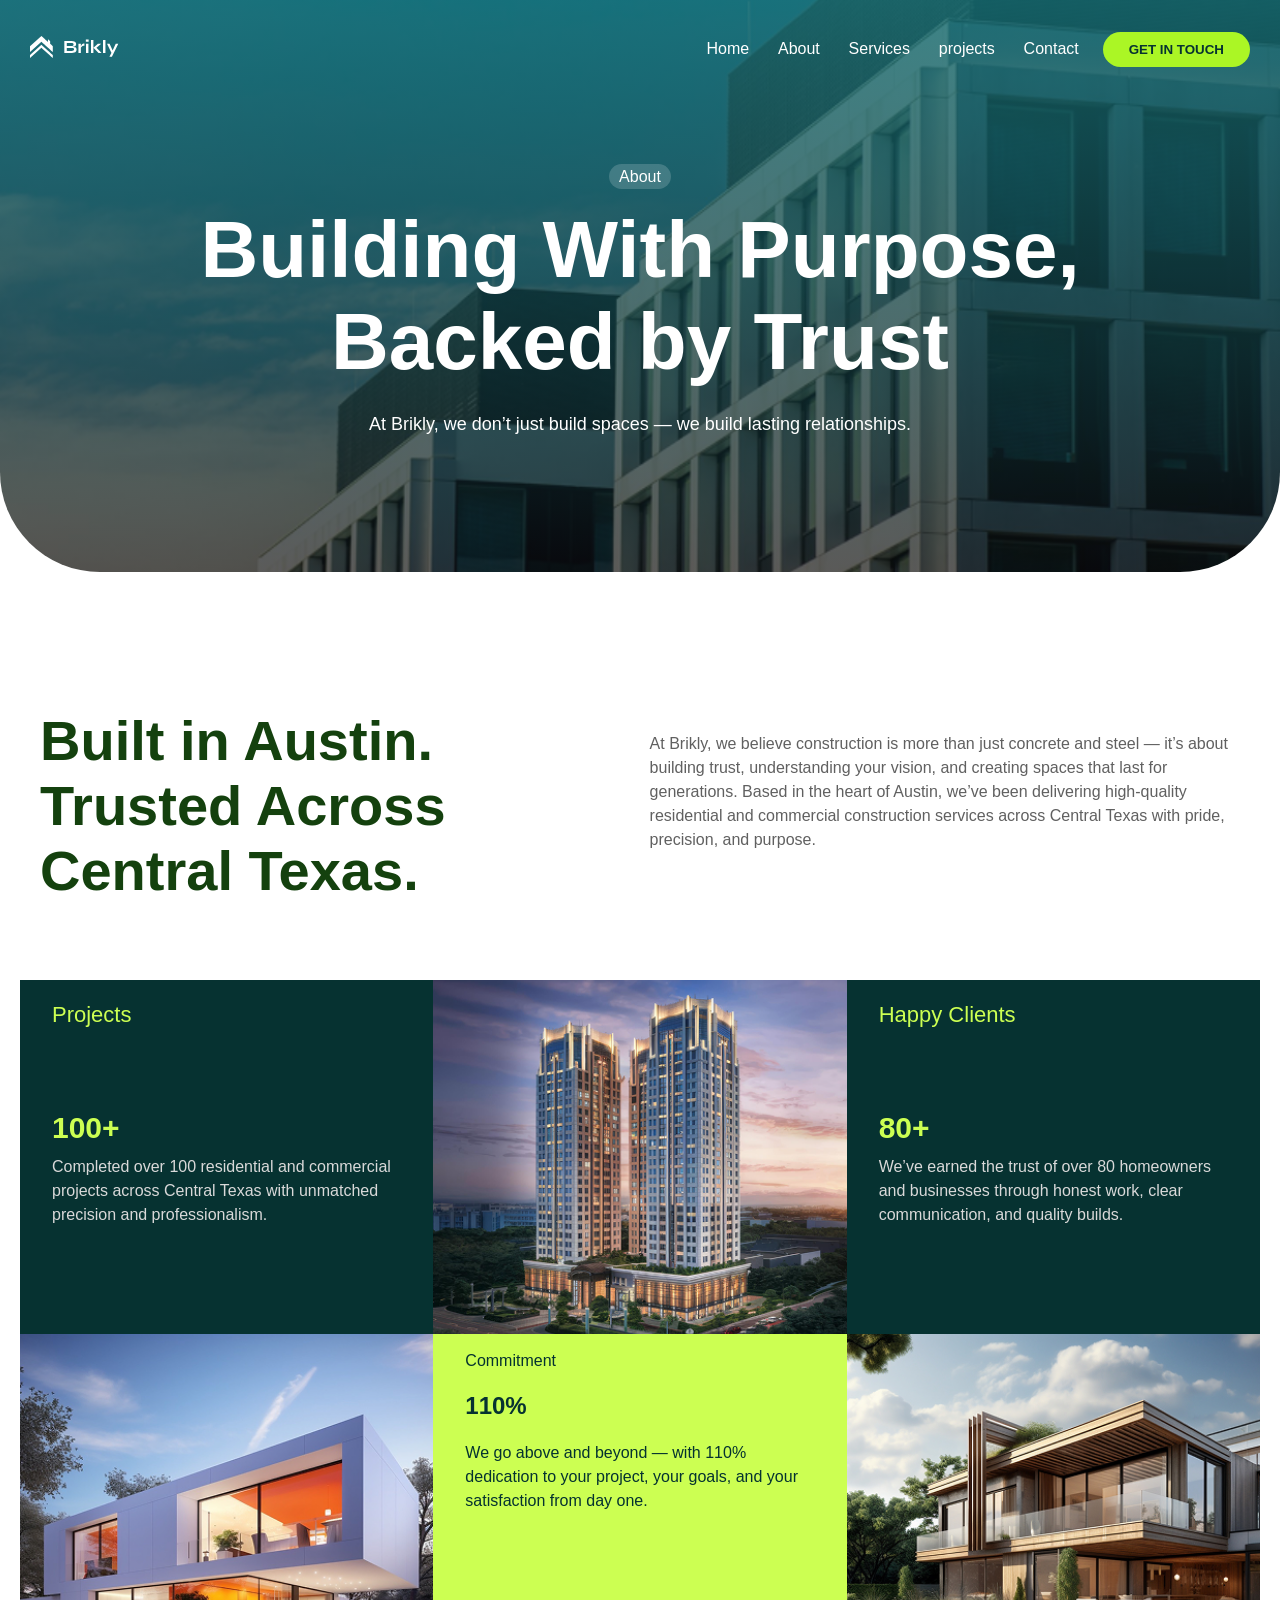
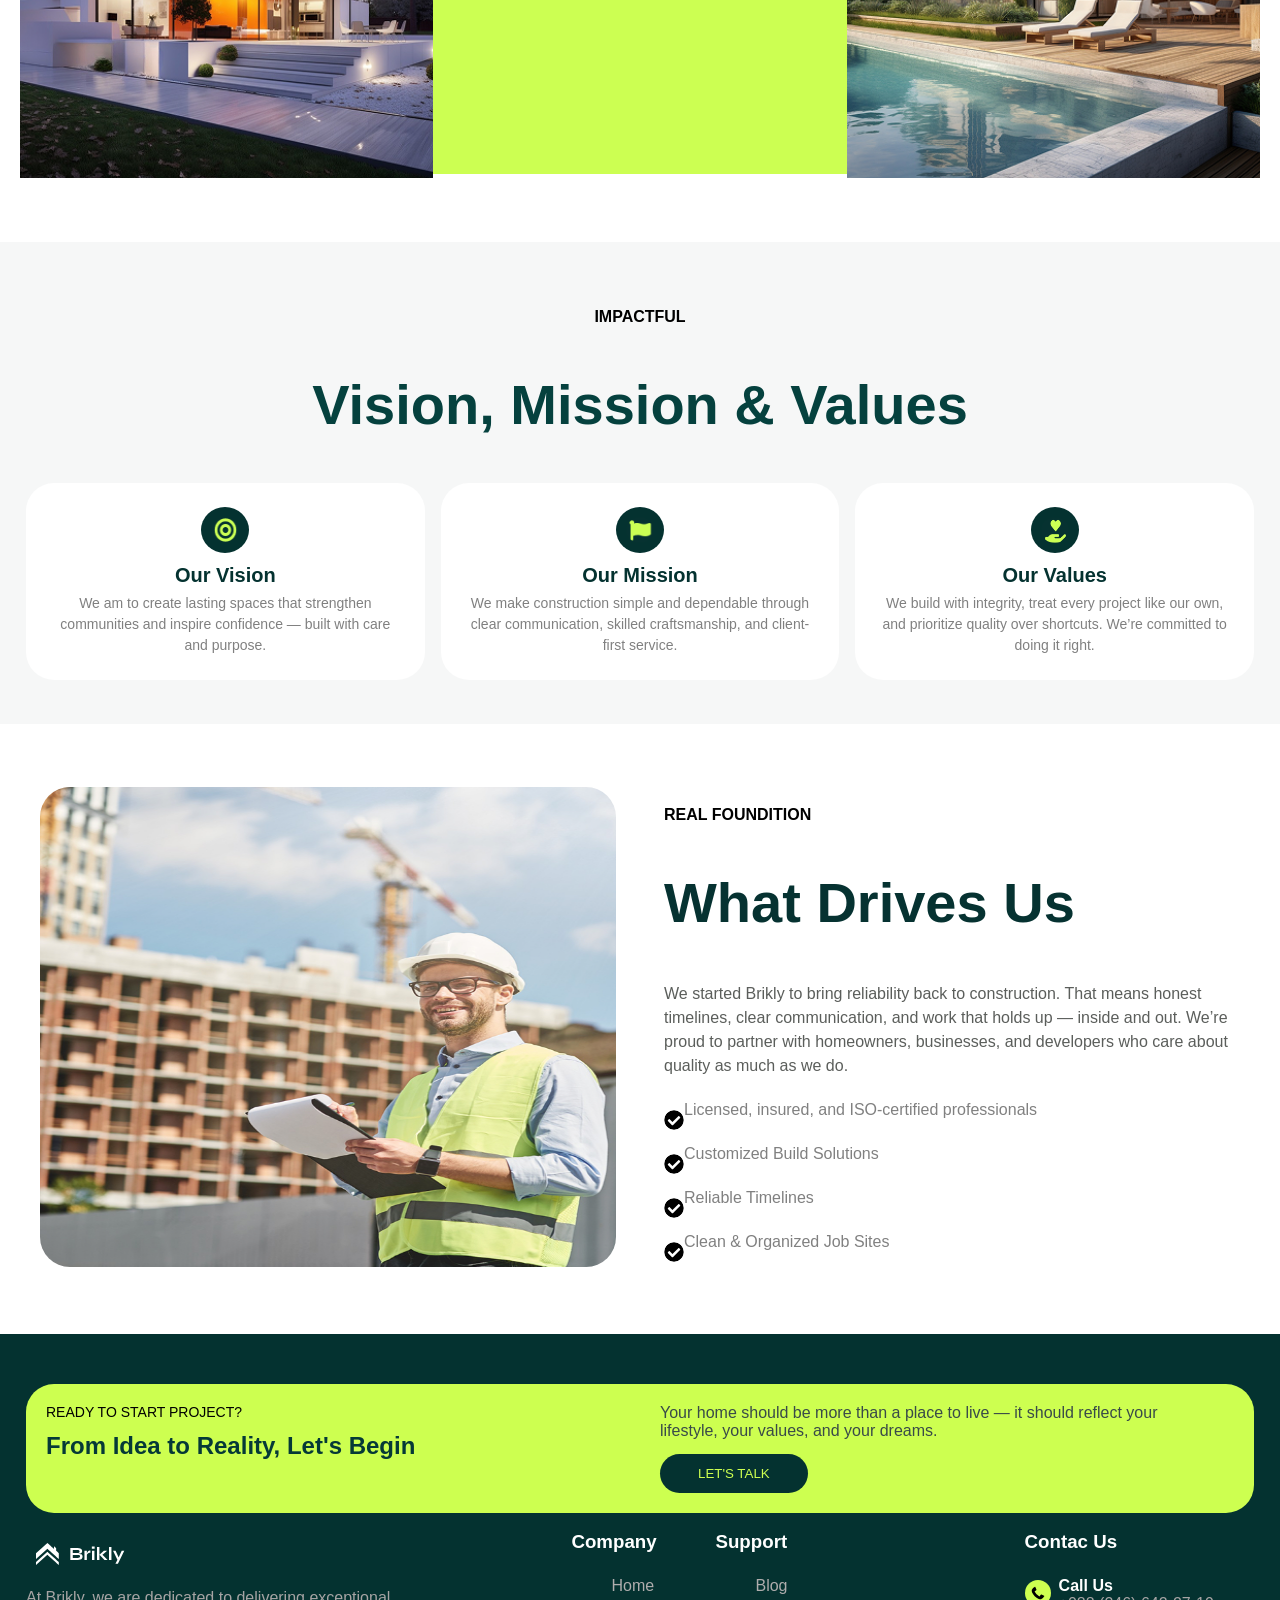
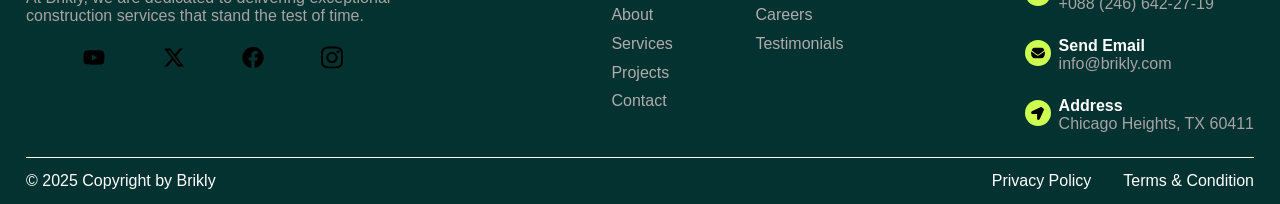
==== About.html @ 381724d6 "my brickly website" ====
<!DOCTYPE html>
<html lang="en">

<head>
    <meta charset="UTF-8">
    <meta name="viewport" content="width=device-width, initial-scale=1.0">
    <title>About</title>
    <link rel="stylesheet" href="style.css">
    <link rel="stylesheet" href="navbar.css">
</head>

<body>
    <header id="header" class="header2">
        <nav class="navbar">
            <div class="nav-container">
                <div class="logo"><img src="Images/Brickly.svg" style="width: 90px;"></div>
                <button class="toggle-btn" id="toggleBtn">&#9776;</button>
            </div>
            <!-- 👇 MOVE THIS OUTSIDE nav-container -->
            <div class="links-btn">
                <div>
                    <ul class="nav-links" id="navLinks" style="color: white;">
                        <li><a href="Home.html">Home</a></li>
                        <li><a href="About.html">About</a></li>
                        <li><a href="services.html">Services</a></li>
                        <li><a href="projects.html">projects</a></li>
                        <li><a href="contact.html">Contact</a></li>
                    </ul>
                </div>
                <div>
                    <button class="btn-getInTouch">GET IN TOUCH</button>
                </div>
            </div>
        </nav>

        <div class="div-hero">
            <span class="spn-25">About</span>
            <h1>Building With Purpose, Backed by Trust</h1>
            <p>At Brikly, we don’t just build spaces — we build lasting relationships.</p>
        </div>
    </header>
    <!-- end of the header  -->


    <section class="first-section">
        <div class="div-h1-para">
            <div>
                <h1>Built in Austin. Trusted Across Central Texas.</h1>
            </div>
            <div>
                <p>At Brikly, we believe construction is more than just concrete and steel — it’s about building trust,
                    understanding your vision, and creating spaces that last for generations. Based in the heart of
                    Austin,
                    we’ve been delivering high-quality residential and commercial construction services across Central
                    Texas
                    with pride, precision, and purpose.</p>
            </div>
        </div>
        <div class="container-paras">
            <div class="card-blue">
                <p class="para">Projects</p>
                <h2>100+</h2>
                <p>Completed over 100 residential and commercial projects across Central Texas with unmatched precision
                    and professionalism.</p>
            </div>
            <div>
                <img src="Images/blocks.png" id="blocks">
            </div>
            <div class="card-blue">
                <p class="para">Happy Clients</p>
                <h2>80+</h2>
                <p>We’ve earned the trust of over 80 homeowners and businesses through honest work, clear communication,
                    and quality builds.
                </p>
            </div>
            <div>
                <img src="Images/buity-block.png" alt="">
            </div>
            <div class="greenc" id="greenc">
                <p class="commit">Commitment</p>
                <h2>110%</h2>
                <p class="we-go">We go above and beyond — with 110% dedication to your project, your goals, and your
                    satisfaction from
                    day one.
                </p>
            </div>
            <div>
                <img src="Images/block-water.png" alt="">
            </div>
        </div>
    </section>
    <!-- end of the first section -->


    <section class="second-sectionn">
        <div>
            <h4>IMPACTFUL</h4>
            <h1>Vision, Mission & Values</h1>
        </div>
        <div class="container-cardss">
            <div class="cardd">
                <img src="Images/cercile.png" alt="">
                <h2>Our Vision</h2>
                <p>We am to create lasting spaces that strengthen communities and inspire confidence — built with care
                    and purpose.
                </p>
            </div>
            <div class="cardd">
                <img src="Images/flag.png">
                <h2>Our Mission</h2>
                <p>We make construction simple and dependable through clear communication, skilled craftsmanship, and
                    client-first service.
                </p>
            </div>
            <div class="cardd">
                <img src="Images/hand-heat.png">
                <h2>Our Values</h2>
                <p>We build with integrity, treat every project like our own, and prioritize quality over shortcuts.
                    We’re committed to doing it right.
                </p>
            </div>
        </div>
    </section>
    <!-- end of the second section -->


    <section class="third-section">
        <div class="hero-third-s">
            <div>
                <img src="Images/enigneer-sahib.png" alt="" id="img-engineer">
            </div>
            <div>
                <h4>REAL FOUNDITION</h4>
                <h1>What Drives Us</h1>
                <p>We started Brikly to bring reliability back to construction. That means honest timelines, clear
                    communication, and work that holds up — inside and out. We’re proud to partner with homeowners,
                    businesses, and developers who care about quality as much as we do.
                </p>
                <div class="check-para">
                    <img class="check" src="Images/download (19).svg" alt="">
                    <p>Licensed, insured, and ISO-certified professionals</p>
                </div>
                <div class="check-para">
                    <img class="check" src="Images/download (19).svg" alt="">
                    <p>Customized Build Solutions</p>
                </div>
                <div class="check-para">
                    <img class="check" src="Images/download (19).svg" alt="">
                    <p>Reliable Timelines</p>
                </div>
                <div class="check-para">
                    <img class="check" src="Images/download (19).svg" alt="">
                    <p>Clean & Organized Job Sites</p>
                </div>
            </div>
        </div>
    </section>
    <!-- end of the third section -->

    <section class="eight-section">
        <div class="container-eight">

            <div class="green-container">
                <div>
                    <p style="color: black; font-size: 14px;">READY TO START PROJECT?</p>
                    <h2>From Idea to Reality, Let's Begin</h2>
                </div>
                <div class="div-yourHome">
                    <p class="your-home">Your home should be more than a place to live — it should reflect your
                        lifestyle, your values,
                        and your dreams.
                    </p>
                    <button style="margin-top:14px ;">LET'S TALK</button>
                </div>
            </div>

            <div class="container-lists">

                <div class="lists">
                    <div class="brickly-para">
                        <img src="Images/Brickly.svg" alt="" id="brickly">
                        <p>At Brikly, we are dedicated to delivering exceptional <br> construction services that stand
                            the
                            test
                            of
                            time.
                        </p>
                        <div style="margin-top: 20px;" class="logos-footer">
                            <img src="Images/download (7).svg" alt="">
                            <img src="Images/download (12).svg" alt="">
                            <img src="Images/download (13).svg" alt="">
                            <img src="Images/download (21).svg" alt="">
                        </div>
                    </div>
                    <div class="two-list">
                        <div class="list">
                            <h3>Company</h3>
                            <ul>
                                <li>Home</li>
                                <li>About</li>
                                <li>Services</li>
                                <li>Projects</li>
                                <li>Contact</li>
                            </ul>
                        </div>
                        <div class="list">
                            <h3>Support</h3>
                            <ul>
                                <li>Blog</li>
                                <li>Careers</li>
                                <li>Testimonials</li>
                            </ul>
                        </div>
                    </div>
                    <div class="list">
                        <h3>Contac Us</h3>
                        <div>
                            <div class="img-nmbr">
                                <div>
                                    <img class="call" src="Images/download (11).svg" alt="">
                                </div>
                                <div>
                                    <h4>Call Us</h4>
                                    <p>+088 (246) 642-27-19</p>
                                </div>
                            </div>
                            <div class="img-nmbr">
                                <div>
                                    <img class="call" src="Images/download (10).svg" alt="">
                                </div>
                                <div>
                                    <h4>Send Email</h4>
                                    <p>info@brikly.com</p>
                                </div>
                            </div>
                            <div class="img-nmbr">
                                <div>
                                    <img class="call" src="Images/download (9).svg" alt="">
                                </div>
                                <div>
                                    <h4>Address</h4>
                                    <p>Chicago Heights, TX 60411</p>
                                </div>
                            </div>
                        </div>

                    </div>
                </div>
            </div>
            <div class="address">
                <div>
                    <p>© 2025 Copyright by Brikly</p>
                </div>
                <div style="display: flex; gap: 2rem;">
                    <div>
                        <p>Privacy Policy</p>
                    </div>
                    <div>
                        <p>Terms & Condition</p>
                    </div>
                </div>
            </div>
        </div>
    </section>
    <!-- end of the footer -->


    <script src="scrift.js"></script>
</body>

</html>
---- style.css ----
/* Start media quiry */
@media (min-width:425px){
    .container-cards{
        position: relative;
        top: -140px;
    }
    .first-section{
        /* margin-bottom: -10rem; */
        /* padding: -30rem */
    }
    .card-engineer{
        /* position: absolute;
        top: 490px;
        z-index: 140; */
    }
    .card-engineer1{
        /* position: absolute;
        top: 1140px;
        z-index: 140; */
    }
    .card-engineer2{
        /* position: absolute;
        top: 1880px;
        z-index: 140; */
    }
    .container-imgs-checks{
        margin-bottom: 180px
    }
    .div-check-para{
        margin: 16px 0
    }
    .two-list{
        gap: 3rem;
    }
};




@media (min-width: 1024px){
   
    .container-cards{
        display: flex;
        gap: 0rem;
        /* padding: 50px 26px; */
    }
    .container-imgs-checks{
        display: flex;
        gap: 2rem;
    }
    .div-imgs{
        /* display: flex; */
        gap: 1rem;
    }
    .card-three{
        display: flex;
    }
    .container-text{
        display: flex;
        gap: 8rem;
    }
    .container-blocks{
        display: flex;
        gap: 1rem;
    }
    .container-home{
        display: flex;
        justify-content: space-between;
    }
    .container-home .let{
        width: 500px;
    }
    .cards{
        display: flex;
        gap: 1rem;
    }
    .container-six{
        display: grid;
        grid-template-columns: 1fr 1fr;
        gap: 4rem;
    }
    .container-seven{
        display: flex;
    }
    .cards-workers{
        display: grid;
        grid-template-columns: 1fr 1fr;
        gap: 1rem;
    }
    
    

    /* start project page */
    .span-para h1{
        font-size: 100px;
    }
}




body{
    margin: 0;
    padding: 0;
    font-family: Arial, Helvetica, sans-serif;
    box-sizing: border-box;
    /* position: relative; */

}
.buyNow{
    display: flex;
    align-items: center;
    gap: 1rem;
    position: fixed;
    top: 150px;
    right: 0px;
    font-weight: bold;
    color: #2563EC;
    border: none;
    padding: 12px 10px;
    border-radius: 0px;
}
.customise{
    position: fixed;
    top: 200px;
    right: 0px;
    border: none;
    padding: 12px 10px;
    border-radius: 0px;
    display: flex;
    align-items: center;
    gap: 0.5rem;
    color: #2563EC;
    font-weight: bold;
    z-index: 100;
}




.first-section{
    padding: 0px 26px;
    padding-bottom: 50px;
    /* z-index: 10px; */
}
.container-first-1 h1{
    color: black;
}
.container-first-1 p{
    color: black;
}
.container-cards{
    background-color:#fbfbfb;
    width: 100%;
    border-radius: 28px;
    box-shadow: 0px 0px 30px #80808066;
    position: relative;
    top: -70px; 
    z-index: 2;
    padding-bottom: 20px;
}
.container-cards .card{
    padding: 22px;
    padding-bottom: 0;
}
.container-cards .card img{
    width: 30px;
    background-color: #03323159;
    padding: 12px;
    border-radius: 100%;
}
.container-cards .card p{
    color: gray;
}

.div-blocks{
    position: relative;
}
.block-white{
    width: 100%;
    border-radius: 26px;
}
.block-yellow{
    width: 220px;
    border-radius: 26px;
    left: 50px;
    top: -60px;
    position: relative;
}
.container-imgs-checks .about-us{
    font-weight: bold;
    font-size: 14px;
    color: black;

}
.container-imgs-checks p{
    color: #808080;
}
.container-imgs-checks h1{
    font-size: 28px;
    font-weight: bold;
}
.div-check-para{
    display: flex;
    margin: 12px 0px;
}
.div-check-para img{
    width: 20px;
}
/* end of the first section  */





.second-section{
    /* background-color: #F6F7F7;
    padding: 50px 26px;
    padding-bottom: 1px;
    text-align: center;
    position: relative; */

}
.div-imgs img{
    width: 100%;
    margin-bottom: 270px;
}
.container-big-2 .what{
    color: #063231;
    font-weight: bold;
}
.container-big-2 h1{
    color: #063231;
    font-size: 28px;
    font-weight: bold;
    margin-bottom: 40px;
}
.card-engineer{
    /* box-shadow: 0 0 10px gray; */
    background-color: white;
    padding: 22px;
    margin: 0 28px;
    border-radius: 20px;
    width:fit-content;
    position: absolute;
    top: 450px;
    left: 8px;
    right: 8px;
    z-index: 12;
    height: 245px;
}
.card-engineer img{
    width: 50px;
}
.card-engineer h2{
    color: #063231;
    font-size: 22px;
}
.card-engineer p{
    color: #063231ac;
    font-size: 15px;
    line-height: 1.6;
}
.card-engineer h4{
    color: #063231;
    text-decoration: underline;
}

.card-engineer1{
    /* box-shadow: 0 0 10px gray; */
    background-color: white;
    padding: 22px;
    margin: 0 28px;
    border-radius: 20px;
    width:fit-content;
    position: absolute;
    top: 980px;
    left: 8px;
    right: 8px;
    z-index: 12;
    height: 270px;
}
.card-engineer1 img{
    width: 50px;
}
.card-engineer1 h2{
    color: #063231;
    font-size: 22px;
}
.card-engineer1 p{
    color: #063231ac;
    font-size: 15px;
    line-height: 1.6;
}
.card-engineer1 h4{
    color: #063231;
    text-decoration: underline;
}

.card-engineer2{
    /* box-shadow: 0 0 10px gray; */
    background-color: white;
    padding: 22px;
    margin: 0 28px;
    border-radius: 20px;
    width:fit-content;
    position: absolute;
    top: 1570px;
    left: 8px;
    right: 8px;
    z-index: 12;
    height: 270px;
}
.card-engineer2 img{
    width: 50px;
}
.card-engineer2 h2{
    color: #063231;
    font-size: 22px;
}
.card-engineer2 p{
    color: #063231ac;
    font-size: 15px;
    line-height: 1.6;
}
.card-engineer2 h4{
    color: #063231;
    text-decoration: underline;
}
/* end of second section  */





.third-section{
    padding: 50px 26px;
}
.container-blocks img{
    width: 100%;
    border-radius: 16px;
    margin-bottom: 1rem;
}
.container-text .our{
    font-weight: bold;
    color: #063231;
}
.container-text h1{
    font-size: 28px;
    color: #063231;
}
.container-text p{
    color: #06323192;
    font-size: 15px;
    line-height: 1.5;
}
.container-text button{
    border: none;
    background-color: #CBFF54;
    border-radius: 22px;
    font-weight: bold;
    font-size: 16px;
    padding: 12px 40px;
    margin-bottom: 40px;
}
/* end of the third section */




.container-home{
    padding: 10px 26px;
    background: url(Images/background.png);
    height: 90vh;
    /* width: 100; */
    background-repeat: no-repeat;
    position: relative;
}
.container-home h1{
    color: white;
}
.container-home p{
    color: white;
    line-height: 1.5;
}
.container-home button{
    border: none;
    background-color: #CBFF54;
    border-radius: 22px;
    font-weight: bold;
    font-size: 14px;
    padding: 12px 36px;
    /* margin-bottom: 40px; */
    position: relative;
    top: 18px;
}
/* end of the fourth section  */




.fivth-section{
    padding:50px 26px ;
    background-color: #f6f8f7;
}
.container-stars{
    justify-items: center;
}
.container-stars p{
    color: #094241;
}
.container-stars h1{
    font-size: 26px;
    margin-bottom: 2rem;
    color: #094241;
    font-weight: bold;
    font-family: 'Segoe UI', Tahoma, Geneva, Verdana, sans-serif;
}
.star{
    width: 16px;
}
.double-q{
    width: 32px;
}
.card-star{
    background-color: white;
    padding: 16px;
    border-radius: 28px;
    box-shadow: 0 0 20px #80808021;
    margin-bottom: 1rem;
}
.stars-quotition{
    display: flex;
    justify-content: space-between;
    align-items: centers;
}
.card-star h3{
    color: black;
    font-size: 19px;
}
.card-star p{
    font-size: 14px;
    line-height: 1.5;
    color: gray;
}
.man-h3{
    display: flex;
    gap: 1rem;
    align-items: center;
}
.man-h3 img{
    width: 50px;
    height: 50px;

}
/* end of the fivth section */




.sixth-section{
    padding: 50px 26px;
}
.provent{
    font-size: 14px;
}
.container-six{
    position: relative;
}
.container-six h1{
    font-size: 24px;
    color: #063231;
    font-family: "poppins", sans-serif;
}
.img-fmly{
    width: 100%;
    border-radius: 26px;
    margin-top: 20px;
}
.container-six .brickly p{
    font-size: 14px;
    line-height: 1.5;
    color: #063231;
    /* margin-bottom: 60px; */
}
.brickly-para img{
    margin-bottom: 30px;
}
.container-six .box{
    background-color: #CBFF54;
    padding: 14px;
    font-weight: bold;
    font-size: 18px;
    width: 90px;
    border-radius: 16px;
    position: relative;
    top: -97px;
    right: 12px;
}
.logoipsum{
    width: 80px;
    /* margin-right: 1rem */
}
.cntnr-logos{
    display:flex;
    flex-wrap: wrap;
    gap: 14px;
    margin-top: -34px;
}
/* end of the sixth section */





.seven-section{
    padding: 50px 26px;
    background-color: #f6f8f7;
}
.container-seven h1{
    font-size: 28px;
}
.container-seven p{
    color: rgb(84, 84, 84);
}
#were{
    margin-bottom: 3rem;
}
.card-work{
    background-color: white;
    padding: 18px;
    border-radius: 26px;
    margin-top: 1rem;
}
.card-work img{
    width: 24px;
    background-color: #CBFF54;
    padding: 16px;
    border-radius: 100px;
}
.card-work p,h2{
    line-height: 1.8;
    margin: 0;
}
.card-work h2{
    font-size: 20px;
}
/* end of the seven section */





.eight-section{
    padding: 50px 26px;
    padding-bottom: 0;
    background-color: #043230;
}
.green-container{
    background-color: #cdff50;
    padding: 20px;
    border-radius: 28px;
}
.green-container h2{
    font-size: 24px;
    margin: 14px 0px;
    line-height: 1;
    color: #053937;
    font-weight: bold;
}
.green-container .your-home{
    color: #394a49;
}
.green-container button{
    border: none;
    outline: none;
    cursor: pointer;
    padding: 12px 38px;
    background-color: #043230;
    color:#cdff50 ;
    border-radius: 24px;
}
.container-lists #brickly{
    width: 90px;
}
.container-lists p{
    color: #a6a4a4;
}
.brickly-para{
    margin:  30px 0;
}
.brickly-para img{
    width: 22px;
    gap: 2rem;
    margin-left: 10px;
}
.call{
    width: 20px;
}
.list li{
    /* text-decoration: ; */
}
.list ul{
    list-style: none;
}
.list li{
    line-height: 1.8;
    color: #afadad;
   
}
.img-nmbr {
    display: flex;
    gap: 8px;
    align-items: center;
    margin: 1.5rem 0;
}
.img-nmbr img{
    background-color: #cdff50 ;
    padding: 6px;
    width: 14px;
    border-radius: 100px;
}
.img-nmbr h4,p{
    color: white;
    margin: 0 ;
}
.address{
    border-top: 1px solid white;
    padding: 14px 0;
}
/* end of the eight section */








.second-section-p{
    text-align: center;
    margin: 80px 26px;
}
.second-section-p h1{
    font-size: 28px;
    font-weight: bold;
}
.second-section-p button{
    border: none;
    margin: 10px 0;
    padding: 14px;
    border-radius: 6px;
    font-size: 14px;
    font-weight: bold;
}
.second-section-p button:hover{
    background-color: #063231;
    color: #CBFF54;
}
.second-section-p p{
    color: black;
}
.second-section-p .cntnr-btns{
    display: grid;
}
.second-section-p .check-para{
    display: flex;
    gap: 2px;
    margin:10px 0;
}
.check-para p{
    color: #043230 !important;
    font-size: 16px;
}
.container-crds{
    margin-top: 40px;
}
.card-blck{
    text-align: left;
    border: 1px solid #80808042;
    border-radius: 36px;
    margin-bottom: 1rem;
}
.card-blck img{
    width: 100%;
    border-radius: 30px 30px 80px 80px;
}
.card-blck .ckeck{
    width: 16px;
}
.para-type{
    border-top: 1px solid #8080804f;
    padding: 12px 16px;
}
.two-list{
    display: grid;
    grid-template-columns: 1fr 1fr;
    gap: 2rem;
}
/* end of the project page */


/* start contact page */
#nav-contact{
    background-image: linear-gradient(#176d71d5, rgba(12, 12, 12, 0.671)), url("Images2/img-2.png");
}
.header2{
     background-image: linear-gradient(#176d71d5, rgba(12, 12, 12, 0.671)), url("Images/image.png" ) !important;
}
.header3{
         background-image: linear-gradient(#176d71d5, rgba(12, 12, 12, 0.671)), url("Images/img-1.png" ) !important;
}
.header4{
         background-image: linear-gradient(#176d71d5, rgba(12, 12, 12, 0.671)), url("Images/img-residential.png" ) !important;
}
.header5{
         background-image: linear-gradient(#176d71d5, rgba(12, 12, 12, 0.671)), url("Images/block-water.png" ) !important;
}
.second-s-contact{
    margin: 50px 20px;
}
.div-were p{
    color: black;
}
.google img{
    width: 50px;
    margin-top: 36px;
}
.star{
    display: flex;
    gap: 4px;
    margin-bottom: 10px;
}
.div-input{
    box-shadow: 0 0 16px #80808034;
    padding: 30px;
    padding-top: 56px;
    border-radius: 26px;
    margin: 40px 0;
    /* justify-items: center; */
}
.inpt{
    background-color: #FAFBFB;
    border: 1px solid #80808062;
    border-radius: 6px;
    margin-bottom: 40px;
    width: 95%;
    height: 40px;
    padding:0 10px;
}
input{
    margin-top: 8px;
    /* margin: 20px; */
}
input:hover{
    border: 1px solid red;
    box-shadow: 0 0 20px #ed141478;
}
label{
    font-weight: bold;
}
textarea{
    width:100% ;
    height: 120px;
    margin-top: 10px;
    border-radius: 6px;
    padding: 10px;
}
textarea:hover{
        box-shadow: 0 0 20px #ed141478;
}
#bnt-submit{
    background-color: #CBFF54;
    color: #063231;
    border: none;
    padding: 16px 28px;
    border-radius: 8px;
    font-weight: bold;
    margin-top: 2rem;
}
.third-s-contact{
    background-color: #F6F7F7;
}
.div-find{
    padding: 60px 28px;
    text-align: center;
}
.div-find h1{
    font-size: 28px;
    color: #043230;
}
.card-add{
    width:90%;
    padding: 24px 18px ;
    border-radius: 24px;
    background-color: white;
    margin-bottom: 1.2rem;
}
.card-add .card-logo-1{
    width: 20px;
    border-radius: 40px;
    padding: 16px;
    background-color: #39c450;
}
.card-add h2{
    font-size: 20px;
}
.card-add p{
    color: gray;
    font-size: 1rem;
}
#img-logos{
    width: 18px;
    margin: 0 12px;
}
.div-find .map{
    width: 100%;
   height: 100vh;
   margin:40px 0;
   background-image: url(Images/map.png);
   background-repeat: no-repeat;
   background-position: center;
   background-size: cover;
}


/* start of the about page */
.section-1-services{
    padding: 40px 16px;
}
.cntnr-1-services{
    border: 1px solid #e8e7e7;
    border-radius: 24px;
    display: flex;
    flex-direction: column;
    height: fit-content;
}
.block-img{
    width: 100%;
    border-radius: 24px 24px 0 0;
    object-fit: cover;
}
.para-btn{
    padding: 0px 14px;
    /* padding-bottom: 18px; */
}
.check-para img{
    width: 20px;
}
.check-para{
    /* display: flex; */
    /* gap: 0px; */
    /* margin-bottom: -px; */
}
.para-btn h1{
    font-size: 24px;
}
.para-btn h3{
    /* margin-bottom: -4px; */
    color: #043230;
}
.para-btn p{
    color: gray;
    line-height: 1.5;
}
.para-btn button{
    border: none;
    border-radius: 24px;
    outline: none;
    cursor: pointer;
    padding: 12px 30px;
    color: black;
    background-color: #CBFF54;
    font-weight: bold;
    font-size: 14px;
    margin: 24px;
}
/* end of the section-1-services */


.section-4-services{
    padding: 40px 16px;
    text-align: center;
    background-color: #F6F7F7;
}
.cntnr-cards{
    display: flex;
    flex-direction: column;
    gap: 1rem;
}
.section-4-services .card{
    box-shadow: 0 0 10px #ececec;
    background-color: white;
    padding: 18px;
    border-radius: 24px;
}
.section-4-services .card img{
    padding: 12px;
    border-radius: 100%;
    width: 32px;
    height: 32px;
    background-color: #063231;
}
.section-4-services .card h2{
    font-size: 22px;
    color: #063231;
}
.cntnr-cards .card p{
    color: gray;
}
.p-we{
    margin-bottom: 18px;
    color: #656868;
}
.cntnr-4-services h1{
    
}
.btn-schedule{
    margin-top: 30px;
    border: none;
    border-radius: 30px;
    outline: none;
    cursor: pointer;
    width: 100%;
    padding: 18px 12px;
    color: #043230;
    background-color: #bbff0091;
    font-size: 18px;
    font-weight: bold;
}


/* start of the about page  */
.first-section{
    padding: 60px 20px;
}
.first-section img{
    width: 100%;
    height: auto;
    object-fit: cover;
    
}
.div-h1-para h1{
    font-size: 25px;
    color: #14410e;
}
.div-h1-para p{
    color:#606060;
    font-size: 14px;
    line-height: 1.5;
    margin-bottom: 28px;
}
.card-blue{
    background-color: #063231;
    padding: 18px 32px ;
    height: auto;
    color: white;
    text-align: left;
}
.card-blue .para{
    color: #ccff52;
    font-size: 22px;
    margin-bottom: 70px;
}
.card-blue h2{
    color: #ccff52;
    font-size: 30px;
}
.card-blue p{
    color: rgb(217, 217, 217);
    line-height: 1.5;
}
.greenc{
    background-color: #ccff52;
    color: #063231;
    padding: 18px 32px ;
    height: auto;
    text-align: left;
}
.greenc h2{
    margin: 14px 0;
}
.greenc .we-go{
    line-height: 1.5;
    color: #043230;
}
.greenc .commit{
    color: #043230;
}
/* end of the first section */
.container-cardss{
    display: flex;
    flex-direction: column;
    gap: 1rem;
}
.second-sectionn{
    background-color:#F6F7F7;
    padding: 44px 26px;
    text-align: center;
}
.second-sectionn h1{
    color: #05413e;
    font-size: 28px;
}
.cardd{
    background-color: white;
    padding: 24px;
    border-radius: 28px;
}
.cardd img{
    width: 28px;
    height:26px;
    padding: 10px;
    background-color: #043230;
    border-radius: 50%;
}
.cardd h2{
    font-size: 20px;
    color: #043230;
}
.cardd p{
    color: gray;
    font-size: 14px;
    line-height: 1.5;
}
/* end of the second section */
.third-section{
    padding: 60px 40px;
}
.hero-third-s img{
    width: 100%;
    border-radius: 30px;
}
.hero-third-s h1{
    color: #063231;
}
.hero-third-s p{
    color: #5b5e5b;
    line-height: 1.5;
    margin-bottom: 20px;
}
.hero-third-s .check{
    width: 20px;
}
.check-para{
    display: flex;
    align-items: center;
}
.third-section .check-para p{
    color: gray !important;
    font-size: 16px;
}
/* end of the third section */

/* start of the Home page */
.buttons{
    display: flex;
    justify-content: center;
    gap: 1rem;
    align-items: center;
    margin-top: 26px;
}
.buttons .btn-enquire{
    border: none;
    background-color: #CBFF54;
    padding: 14px 40px;
    border-radius: 22px;
    font-weight: bold;
    font-size: 16px;

}
.buttons .btn-veiw{
    border: none;
    background-color: #ffffff74;
    padding: 14px 30px;
    border-radius: 22px;
    font-weight: bold;
    font-size: 16px;
    color: white;
}









@media (min-width: 768px) {
    /* ul{
        display: block;
    } */
    .hero .first-section{
        margin: 1000px 0;
    }
    .container-cards{
        display: flex;
    }
    .first-section{
        /* display: flex; */
    }
    .container-cards{
        display: flex;
        gap: 1rem;
    }
    .container-imgs-checks{
        display: flex;
        gap: 2rem;
    }
    .cards{
        display: flex;
        gap: 1rem;
    }
    .lists{
        display: flex;
    }
    .address{
        display: flex;
        justify-content: space-between;
    }
    #toggleBtn{
        display: none;
    }

    /* start project page */
    .toggle{
    display: none;
    }
    .logo-toggle img{
        width: 130px;
    }
    .navbar ul{
        display: block;
        display: flex;
        gap: 1.8rem;
    }
    .list-btn{
        display: flex;
        align-items: center;
        gap: 1rem;
    }
    .list-btn button{
        color: black;
        background-color: #CBFF54;
        border: none;
        border-radius: 30px;
        padding: 12px 30px;
        font-size: 14px; 
        font-weight: bold;
        color: #26484a;
    }
    .navbar button{
    display:block;
    }
    .span-para{
        margin-top: 90px;
    }
    .span-para p{
        padding: 0 60px;
    }
    .span-para h1{
        font-size: 55px;
        color: white;
    }
    li{
    }
    li:hover{
        color: #aef607 !important;
    }
    /* end of the header */
    .container-crds{
       display: grid;
       grid-template-columns: 1fr 1fr;
       gap: 1rem;
    }
    .cntnr-btns{
        display:grid !important;
        grid-template-columns: 1fr 1fr 1fr;
        justify-items: center;
        gap: 2rem;
    }
    .second-section-p button{
        width: 100%;
    }
    /* end of the project page */


    /* start contact page */
    .second-s-contact{
        display: grid;
        grid-template-columns: 1fr 1fr;
        gap: 2rem;
        align-items: center;
     }
     .div-inpt{
        display: grid;
        grid-template-columns: 1fr 1fr;
        gap:10px;
     }
     .inpt{
        width: 86%;
        /* margin: 10px; */
     }
     .div-find h1{
        font-size: 34px;
        margin-bottom: 50px;
     }
     .div-cards-add{
        display: flex;
        gap: 1.5rem;
     }
     
     .green-container{
        display: grid;
        grid-template-columns: 1fr 1fr;
     }
     .div-yourHome{
        margin: 0 20px;
     }

     /* start of the services page */
     .cntnr-1-services{
        display: grid;
        grid-template-columns: 1fr 1fr;
        gap: 1rem;
        margin: 0 18px;
        /* height:360px; */
        align-items: center;
        /* margin-bottom: -40px; */
    }
    .para-btn button{
        /* margin: 0;
        margin-top: 8px;
        margin-bottom: 18px; */
    }
    .cntnr-1-services .block-img{
        width:350px;
        height: 360px;
    }
    .block-img{
        height: 100vh;
    }
    .block-img{
        border-radius: 24px 240px 0 24px;
    }
    .para-btn h1{
        color: #043230;
        font-size: 22px;
    }
    .para-btn p{
        font-size: 14px;
    }
    .p-we{
        margin: 0 40px;
    }
    .cntnr-4-services .cntnr-cards{
        display:flex;
        flex-direction: row;
        margin-top: 60px;
    }
    .cntnr-cards .card h2{
        font-size: 20px;
    }
    .cntnr-cards .card p{
        line-height: 1.6;
    }
    .btn-schedule{
        width: 400px;
    }
    .section-4-services{
        padding: 70px 34px;
    }

    /* start of the about page */
    .div-h1-para{
        display: grid;
        grid-template-columns: 1fr 1fr;
        gap: 1.2rem;
        margin: 30px 20px;
    }
    .div-h1-para h1{
        font-size: 30px;
    }
    .container-paras{
        display: grid;
        grid-template-columns: 1fr 1fr 1fr;
        /* align-items: center; */
    }
    #blocks{
        height: 360px;
        margin-bottom: -10px;
    }
    #greenc{
        height: 226px;
    }
    .second-sectionn h1{
        font-size: 36px;
    }
    .container-cardss{
        display: grid;
        grid-template-columns: 1fr 1fr 1fr;
    }
    .third-section .hero-third-s{
        display: grid;
        grid-template-columns: 1fr 1fr;
        gap: 3rem;
        align-items: center;
    }
    #img-engineer{
        height: 480px;
        width:100%;
    }

}



@media (min-width:1024px){
    .span-para{
        position: relative;
        top: -30px;
    }
    .span-para h1{
        font-size: 75px;
        padding: 0 100px;
        position: relative;
        top: -40px;
    }
    .span-para p{
        font-size: 20px;
        padding: 0 90px;
        position: relative;
        top: -60px;
    }
    .second-section-p h1{
        font-size: 60px;
    }
    .lists{
        gap: 4rem;
    }
    /* end of the prodcut page */

    /* start contact page */
    .div-find h1{
        font-size:50px;
        margin-bottom: 50px;
     }
     .div-cards-add{
        display: flex;
        gap: 1.5rem;
     }

     .green-container h2{
        font-size: 42px;
        line-height: 1.2;
     }

     /* start of the services page */
     .para-btn h1{
        font-size: 38px;
    }
    .para-btn h3{
        font-size: 24px;
    }
    .para-btn button{
        padding: 14px 40px;
    }
    .cntnr-1-services{
        align-items: normal;
    }
    .cntnr-1-services .block-img{
        width: 490px;
        height: 410px;
    }
    .cntnr-4-services h1{
        font-size: 55px;
        margin-top: 6px;
    }
    .p-we{
        margin: 0 90px;
        line-height: 1.8;
    }

    /* start of the about page */
    .div-h1-para{
        align-items: center;
    }
    .div-h1-para h1{
        font-size: 56px;
    }
    .div-h1-para p{
        font-size: 16px;
    }
    #greenc{
        height: 404px;
    }
    .second-sectionn h1{
        font-size: 56px;
    }
    .hero-third-s h1{
        font-size: 56px;
    }

}

@media (min-width: 1440px){
    .span-para{
        position: relative;
        top: 30px;
    }
    .span-para h1{
       font-size: 86px;
    }
    .span-para p{
        padding: 0 180px;
        font-size: 24px;
    }
    .lists{
        gap: 10rem;
    }
    /* end of the product page  */

    .second-s-contact{
        margin:70px 120px ;
        display: flex;
        gap: 14rem;
    }
    .div-were h1{
        font-size: 60px;
        color: #063231;
    }
    .div-find{
        margin: 0 80px;
    }
    
    .two-list{
        gap: 10rem;
    }
    .container-eight{
        margin: 0 100px ;
    }
    .green-container{
       padding : 40px 80px;
       margin: 30px 0;
    }

    /* start of the services page */
     .section-1-services{
        padding: 16px 100px;
    }
    .para-btn h1{
        font-size: 48px;
    }
    .para-btn h3{
        font-size: 28px;
    }
    .para-btn button{
        padding: 14px 46px;
    }
    .para-btn p{
    color: gray;
    line-height: 2;
    }
    .section-1-services{}
    .section-1-services .block-img{
        width:560px;
        height: 490px;
    }
    .para-btn h1{
        font-size: 44px;
    }
    .cntnr-1-services button{
        margin-top: 34px;
    }
    .cntnr-4-services{
        margin: 0 90px;
    }
    .cntnr-4-services h1{
        font-size: 60px;
    }

    /* start of the about page */
    .div-h1-para{
        margin:30px 90px;
        gap:0;
    }
    .container-paras{
        margin: 40px 90px;
    }
    #greenc{
        height: 401px;
    }
    .second-sectionn{
        padding: 130px;
    }
    .cardd{
        height: 280px;
        line-height: 3;
    }
    .cardd img{
        width: 50px;
        height: 46px;
    }
    .cardd h2{
        font-size: 28px;
    }
    .cardd p{
        font-size: 18px;
    }
    #img-engineer{
        height:700px;
    }
    .hero-third-s h1{
        font-size: 66px;
    }

}
---- navbar.css ----
.body-home{
  /* padding: 20px 40px; */
  font-family: Arial, Helvetica, sans-serif;
  margin: 0;
  padding: 0;
  background-color: white;
}




/* start navbar */
.navbar {
  /* background: #333; */
  color: #fff;
  padding: 10px 30px;
  position: relative;
}

.nav-container {
  display: flex;
  justify-content: space-between;
  align-items: center;
}

/* MOBILE MENU */
.nav-links {
  list-style: none;
  display: none;
  flex-direction: column;
  gap: 1.4rem;
  margin: 0;
  padding: 30px 24px;
  position: absolute;
  width: auto;
  top: 100%;
  right: 0;
  left: 0;
  background:#063231;
  border-radius: 18px 0 30px 20px;
}

.nav-links.active {
  display: flex;
}

.nav-links a {
  color: white;
  text-decoration: none;
}
.nav-links a:hover{
  color: #ABF625;
}

/* TOGGLE BUTTON */
.toggle-btn {
  font-size: 24px;
  background: none;
  border: none;
  color: #ABF625;
  cursor: pointer;
}
/* end of the navbar */



#header{
  background-image: linear-gradient(#176d71d5, rgba(12, 12, 12, 0.671)), url("Images/IMG-20260304-WA0006.jpg");
  background-repeat: no-repeat;
  background-size: cover;
  background-position: center;
  border-radius: 0 0 100px 100px;
  text-align: center;
  padding-bottom: 100px;
}

.btn-getInTouch{
  display: none;
  background-color: #ABF625;
  color: #063231;
  border: none;
  border-radius: 38px;
  padding: 10px 26px;
  font-weight: bold;
}
.links-btn{
  display: flex;
  align-items: center;
}
.div-hero{
  margin: 0 40px;
  margin-top: 70px;
  padding: 0;
  /* margin-bottom: 30px; */
}
.div-hero .spn-25{
  background-color: #ffffff2c;
  color: white;
  padding: 4px 10px;
  border-radius: 18px;
}
.div-hero h1{
  font-size: 32px;
  color: white;
}
.div-hero p{
  font-size: 18px;
  color: white;
  line-height: 2;
}
.two-btns{
  display: flex;
  flex-direction: column;
  align-items: center;
  gap: 1rem;
}
.btn-enquire{
  background-color: #ABF625;
  color: #063231;
  border: none;
  border-radius: 30px;
  padding: 10px 18px;
  width: 70%;
  font-weight: bold;
}
.btn-veiw{
  background-color: #80808083;
  color: white;
  border-radius: 30px;
  border: 1px solid white;
  padding: 10px 18px;
  width: 70%;
  font-weight: bold;
}
/* end of the header  */



.second-s-home{
  padding: 0 20px;
  padding-bottom: 50px;
}
.cards-onTime{
  background-color: white;
  border-radius: 26px;
  padding: 20px 18px;
  box-shadow: 0 0 16px #8080804c;
  display: flex;
  flex-direction: column;
  gap: 1rem;
  position: relative;
  top: -4rem;
}
.card-onTime img{
  width: 30px;
  background-color: #a9f625c2;
  padding: 14px;
  border-radius: 50px;
  margin-bottom: -10px;
}
.card-onTime h2{
  font-size: 20px;
  margin-bottom: -0px;
}
.card-onTime p{
  color: gray;
  line-height: 1.5;
}
.div-two-blocks{
  margin-bottom: -80px;
}
.div-two-blocks .img-block1{
  width: 100%;
  border-radius: 28px;
  position: relative;
  left: -18px;
}
.div-two-blocks .img-block2{
  width:76%;
  position: relative;
  border-radius: 28px;
  top: -90px;
  right: -90px;
}
.div-s2-imgs-trustedLocal{
  display: flex;
  flex-direction: column;
}
.cntnr-trustedLocal h1{
  font-size: 24px;
  color: #063231;
  font-weight: bold;
  margin: 10px 0;
}
.cntnr-trustedLocal p{
  color: gray;
}
.cntnr-trustedLocal .check-img{
  width: 20px;
}
.cntnr-trustedLocal .div-ckeck-para{
  display: flex;
  gap: 8px;
  margin: -18px 0;
}
/* end of the second-s-home */


.third-s-home{
  background-color: #F6F7F7;
  padding: 40px 20px 0 20px;
  margin-bottom: -564px;
  text-align: center;
}
.third-s-home h1{
  font-size: 26px;
}
.cntnr-homes{
  display: flex;
  flex-direction: column;
  gap: 17rem;
}
.img-home{
  width: 100%;
  height: 90vh;
  border-radius: 24px;
}
.img-logoss{
  width: 50px;
}
.cntnr-cards-homes{
  justify-items: center;
  display: grid;
  grid-template-columns: 1fr;
}
.card-homes{
  background-color: white;
  width: 84%;
  border-radius: 24px;
  padding: 24px 10px;
}
#card-homes1{
  position: relative;
  top: -85rem;
}
#card-homes2{
  position: relative;
  top: -62rem;
}
#card-homes3{
  position: relative;
  top: -38rem;
}
.card-homes h2{
  font-size: 24px;
  margin: 0 1px;
}
.card-homes p{
  font-size: 14px;
  color: gray;
  line-height: 1.5;
}
.card-homes h3{
  text-decoration: underline;
}
/* end of the third-s-home */


.fourth-s-home{
  background-color: white;
  padding: 50px 20px;
}
.images-homes{
  display: flex;
  flex-direction: column;
  gap: 1rem;
}
.fourth-s-home img{
  width: 100%;
  border-radius: 26px;
}
.div-ourProjects p{
  color: #063231;
  font-weight:bold;
  font-size: 14px;
}
.div-ourProjects h1{
  color: #063231;
  font-size:28px;
  margin: -2px 0;
}
.div-fromheight p{
  color: #063231c2;
  line-height: 1.6;
  font-size: 15px;
}
.div-fromheight button{
  color: #063231;
  background-color: #CBFF54;
  border: none;
  border-radius: 30px;
  padding: 12px 26px;
  font-weight: bold;
  letter-spacing: 2px;
  margin-bottom: 40px;
}
/* end of the fourth-s-home */

.fiveth-s-home{
  background:linear-gradient(#176d71d5, rgba(12, 12, 12, 0.7)), url(Images/img-1.png);
  background-repeat: no-repeat;
  background-size: cover;
  background-position: center;
  padding: 50px 26px;
  color: white;
}
.fiveth-s-home h1{
  font-size: 30px;
  letter-spacing: -3px;
}
.fiveth-s-home p{
  font-size: 14px;
  line-height: 1.5;
}
.fiveth-s-home button{
  border: none;
  border-radius: 30px;
  color: #063231;
  background-color: #CBFF54;
  font-weight: bold;
  padding: 12px 24px;
  letter-spacing: 2px;
}
/* end of the fiveth-s-home */


.sixth-s-home{
  padding: 40px 24px;
  background-color: #F6F7F7;
}
.div-testimonials{
  text-align: center;
  color: #063231;
}
.div-testimonials h1{
  font-size: 30px;
  word-spacing: -3px;
  letter-spacing: -2px;
  margin-top: 0;
}
.cntnr-cards-man-women{
  display: flex;
  flex-direction: column;
  gap: 1rem;
}
.card-man-women{
  padding: 16px 16px;
  background-color: white;
  border-radius: 30px;
}
.card-man-women .quotitionMark{
  width: 32px;
}
.card-man-women .img-star{
  width: 16px;
}
.card-man-women h2{
  font-size: 18px;
  letter-spacing: -1px;
  margin: 0px 0;
}
.card-man-women p{
  color: gray;
  font-size: 14px;
  line-height: 1.5;
}
.cntnr-martin{
  display: flex;
  align-items: center;
  gap: 8px;
}
.cntnr-martin img{
  width: 46px;
}
/* end of the sixth-s-home */


.seventh-s-home{
  padding: 60px 24px;
}
.cntnr-provent h3{
  color: #063231;
  font-size: 18px;
}
.cntnr-provent h1{
  color: #063231;
  font-size: 26px;
  letter-spacing: -2px;
}
.cntnr-provent p{
  color: #063231ce;
  line-height: 1.5;
}
.cntnr-provent .div-100 h2{
  letter-spacing: -2px;
  border-bottom: 1px solid #80808046;
  padding-bottom: 12px;
}
.cntnr-provent .div-10 h2{
  letter-spacing: -2px;
  border-bottom: 1px solid #80808046;
  padding-bottom: 12px;
}
.cntnr-longTerm{
  margin: 40px 0;
}
.cntnr-longTerm img{
  width: 100%;
  border-radius: 30px;
}
.card-longTerm{
  background-color: #CBFF54;
  width: 30%;
  padding: 14px;
  border-radius: 20px;
  font-size: 12px;
  letter-spacing: -1px;
  word-spacing: -1px;
  position: relative;
  top: -130px;
  right: 14px;
  margin-bottom: -110px;
}
.imges-logoss img{
  width:30%;
  margin-bottom: 10px;
}
/* end of the seventh-s-home */


.eight-s-home{
  background-color: #F6F7F7;
  padding:60px 24px;
}
.cntnr-localKnowldege{
  display: grid;
  grid-template-columns: 1fr;
  gap: 1rem;
}
.cntrn-whyBrickly p{
  font-weight: bold;
  color: #063231;
}
.eight-s-home h1{
  letter-spacing: -2px;
  font-size: 30px;
  margin: 0;
}
.eight-s-home p{
  color: #5c5c5c;
}
.card-localKnowldege{
  background-color: white;
  border-radius: 30px;
  padding: 20px;
  box-shadow: 0 0 16px #80808022;
}
.card-localKnowldege img{
  width: 26px;
  padding: 14px;
  background-color: #CBFF54;
  border-radius: 50px;
}
.card-localKnowldege h2{
  font-size: 20px;
  letter-spacing: -1px;
  margin: 12px 0 -10px  0;
}
.card-localKnowldege p{
  line-height: 1.5;
}
/* end of the eight-s-home */


/* start footer */
.eight-section{
    padding: 50px 26px;
    padding-bottom: 0;
    background-color: #043230;
}
.green-container{
    background-color: #cdff50;
    padding: 20px;
    border-radius: 28px;
}
.green-container h2{
    font-size: 24px;
    margin: 14px 0px;
    line-height: 1;
    color: #053937;
    font-weight: bold;
}
.green-container .your-home{
    color: #394a49;
}
.green-container button{
    border: none;
    outline: none;
    cursor: pointer;
    padding: 12px 38px;
    background-color: #043230;
    color:#cdff50 ;
    border-radius: 24px;
}
.container-lists #brickly{
    width: 90px;
}
.container-lists p{
    color: #a6a4a4;
}
.brickly-para{
    margin:  30px 0;
}
.brickly-para img{
    width: 22px;
    gap: 2rem;
    margin-left: 10px;
}
.call{
    width: 20px;
}
.list h3,li{
    color: rgb(255, 255, 255);
}
.list ul{
    list-style: none;
}
.list li{
    line-height: 1.8;
    color: #afadad;
}
.img-nmbr {
    display: flex;
    gap: 8px;
    align-items: center;
    margin: 1.5rem 0;
}
.img-nmbr img{
    background-color: #cdff50 ;
    padding: 6px;
    width: 14px;
    border-radius: 100px;
}
.img-nmbr h4,p{
    color: white;
    margin: 0 ;
}
.address{
    border-top: 1px solid white;
    padding: 14px 0;
}
#brickly{
  margin-bottom: 20px;
}
.logos-footer{
  display: flex;
  flex-direction: row;
  justify-content: space-evenly;
}
.two-list{
  display: grid;
  grid-template-columns: 1fr 1fr;
  gap: 1rem;
}
/* end of the footer */

















@media (min-width: 768px) {
  .toggle-btn {
    display: none;
  }
  .nav-links {
    position: static;
    display: flex !important;
    flex-direction: row;
    gap: 20px;
    background: transparent;
  }
  .nav-links a {
    color: white;
  }
  .navbar{
    display: flex;
    justify-content: space-between;
    align-items: center;
  }
  /* end of the navbar  */



  .btn-getInTouch{
    display: block;
  }
  .div-hero{
    padding: 0 60px;
  }
  .div-hero .spn-25{
    margin:0;
  }
  .div-hero h1{
    font-size: 56px;
    margin: 18px 0;
  }
  .div-hero p{
    margin: 0 0 30px 0;
  }
  .two-btns{
    display: flex;
    flex-direction: row;
  }
  .two-btns{
    justify-content: center;
  }
  .btn-enquire{
    width: 30%;
  }
  .btn-veiw{
    width: 30%;
  }
  /* end of the header */

  .cards-onTime{
    display: flex;
    flex-direction: row;
    gap: 1rem;
  }
  .div-s2-imgs-trustedLocal{
    display: grid;
    grid-template-columns: 1fr 1fr;
    gap: 2rem;
  }
  .cntnr-trustedLocal .p-about{
    font-size: 16px;
  }
  .cntnr-trustedLocal h1{
    font-size: 32px;
    margin: 20px 0;
  }
   .cntnr-trustedLocal p{
    line-height: 1.5;
   }
   /* end of the second-s-home */

   .third-s-home{
    margin-bottom: 0;
   }
   .cntnr-homes{
    display: grid;
    grid-template-columns: 1fr 1fr 1fr;
    gap: 1rem;
   }
   .cntnr-cards-homes{
    display: grid;
    grid-template-columns: 1fr 1fr 1fr ;
    position: relative;
   }
   .img-home{
    height: 90vh;
   }
   #card-homes1{
    top: -4rem;
    right: 6px;
   }
   #card-homes2{
    top: -4rem;
    right: 2px;
   }
   #card-homes3{
    top: -4rem;
    right: -6px;
   }
   .card-homes{
    width: 76%;
   }
   .third-s-home h1{
    font-size: 32px;
    margin-bottom: 50px;
   }
   /* end of the third-s-home */

   .cntnr-paras-built{
    display: grid;
    grid-template-columns: 1fr 1fr;
    gap: 2rem;
    margin-bottom: 26px;
   }
   .cntnr-paras-built h1{
    font-size: 34px;
    font-weight: bold;
   }
   .images-homes{
    display: flex;
    flex-direction: row;
    flex-wrap: wrap;
   }
   .images-homes .img-home1{
    width: 67%;
    height: 100vh;
   }
  .images-homes .img-home2{
    width: 30%;
    height: 100vh;
   }
   .images-homes .img-home3{
    width: 30%;
    height: 100vh;
   }
   .images-homes .img-home4{
    width: 67%;
    height: 100vh;
   }
   /* end of the fourth-s-home */

   .fiveth-s-home{
    display: grid;
    grid-template-columns: 1fr 1fr;
    align-items: center;
   }
   .bnt-enquire-now{
    display: flex;
    justify-content: right;
   }
   /* end of the fiveth-s-home */

   .sixth-s-home{
    padding: 50px 20px;
   }
   .cntnr-cards-man-women{
    display: flex;
    flex-direction: row;
    margin-top: 60px;
   }
   /* end of the sixth-s-home */

   .cntnr-7-paraImgs{
    display: grid;
    grid-template-columns: 1fr 1fr;
    gap: 3rem;
    align-items: center;
   }
   .cntnr-100-10{
    display: grid;
    grid-template-columns: 1fr 1fr;
    gap: 1rem;
   }
   .cntnr-provent .div-10 h3{
    font-size: 16px;
    margin-bottom: -10px;
   }
   .cntnr-provent .div-100 h3{
    margin-bottom: -10px;
   }
   .imges-logoss{
    display: flex;
    gap: 2rem;
   }
   .imges-logoss img{
    width: 16%;
   }
   /* end of the seventh-s-home */

   .cntnr-localKnowldege{
    display: grid;
    grid-template-columns: 1fr 1fr;
    margin-top: 80px;
   }
   /* end of the eight-s-home */

   .green-container{
    display: grid;
    grid-template-columns: 1fr 1fr;
   }
   .lists{
    display:flex;
    justify-content: space-between;
   }
   .address{
    display: flex;
    justify-content: space-between;
   }
   /* end of the footer */
}



@media (min-width:1024px){
  .div-hero h1{
    font-size: 80px;
  }
  .div-hero p{
    padding: 0 90px;
  }
  .btn-enquire{
    width: 24%;
    padding: 16px 2px;
  }
  .btn-veiw{
    width: 24%;
    padding: 16px 2px;
  }
  /* end of the header */

  .div-s2-imgs-trustedLocal{
    gap: 3rem;
  }
  .img-block1{
    width: 100%;
  }
  .img-block2{
    width: 44% !important;
    height: 240px;
    right: -280px !important;
    top: -120px !important;
  }
  .cntnr-trustedLocal h1{
    font-size: 54px;
  }
  /* end of the second-s-home */

  .third-s-home h1{
    font-size: 52px;
    margin-top: 0;
  }
  /* end of the third-s-home */

  .div-ourProjects h1{
    font-size: 48px;
  }
  /* end of the fourth-s-home */

  .fiveth-s-home h1{
    font-size: 50px;
    margin-bottom: -0px;
  }
  .fiveth-s-home button{
    font-size: 16px;
  }
  /* end of the fiveth-s-home */

  .sixth-s-home h1{
    font-size: 55px;
  }
  /* end of the sixth-s-home */

  .cntnr-provent h1{
    font-size: 60px;
    margin-top: 0;
  }
  .div-10 h2{
    font-size: 44px;
    margin-bottom: -8px;
  }
  .div-100 h2{
    font-size: 44px;
    margin-bottom: -8px;
  }
  /* end of the seventh-s-home */

  .eight-s-home{
    display: grid;
    grid-template-columns: 1fr 1fr;
    align-items: center;
  }
  .cntnr-whyBrickly{
    margin-top: 60px;
    padding-right: 90px;
  }
  .cntnr-whyBrickly h1{
    font-size: 60px;
    color: #083938;
  }
  .cntnr-whyBrickly p{
    padding-right: 190px;
  }
  /* end of the eight-s-home */

}



@media (min-width:1440px){
  .div-hero{
    margin: 90px 260px 0 260px;
  }
  .second-s-home{
    padding: 0 160px;
  }
  /* end of the header */

  .div-s2-imgs-trustedLocal{
    padding: 0 20px;
  }
  .cntnr-trustedLocal h1{
    font-size: 62px;
    margin-bottom: 40px;
  }
  .cntnr-trustedLocal p{
    line-height: 1.7;
  }
  /* end of the second-s-home */

  .third-s-home{
    padding: 80px 146px;
  }
  .third-s-home h1{
    font-size: 62px;
  }
  /* end of the third-s-home */

    .fourth-s-home{
       padding: 80px 146px;;
    }
    .cntnr-paras-built{
      display: flex;
      gap: 2rem;
      margin-bottom: 60px;
      align-items: center;
    }
    .cntnr-paras-built h1{

      font-size: 60px;
    }
    /* end of the fourth-s-home */

    .fiveth-s-home{
      padding: 80px 146px;
    }
    .fiveth-s-home h1{
      font-size: 46px;
    }
    .fiveth-s-home p{
      line-height: 1.9;
    }
    /* end of the fiveth-s-home */

    .sixth-s-home{
      padding: 80px 146px;
    }
    /* end of the sixht-s-home */

    .seventh-s-home{
      padding:80px 146px ;
    }
    .imges-logoss{
      display: flex;
      flex-direction: row;
      justify-content: space-between;
      margin-top: 50px;
    }
    /* end of the seventh-s-home */

    .eight-s-home{
      padding:80px 146px;
      display: grid;
      grid-template-columns: 1fr 1fr;
      gap: 2rem;
    }
    .cntnr-whyBrickly{
      margin-top: 58px;
      padding-right: 40px;
    }
    .cntnr-whyBrickly p{
      line-height: 1.5;
    }
    /* end of the eight-s-home */

    .two-list{
      gap: 9rem;
    }
}
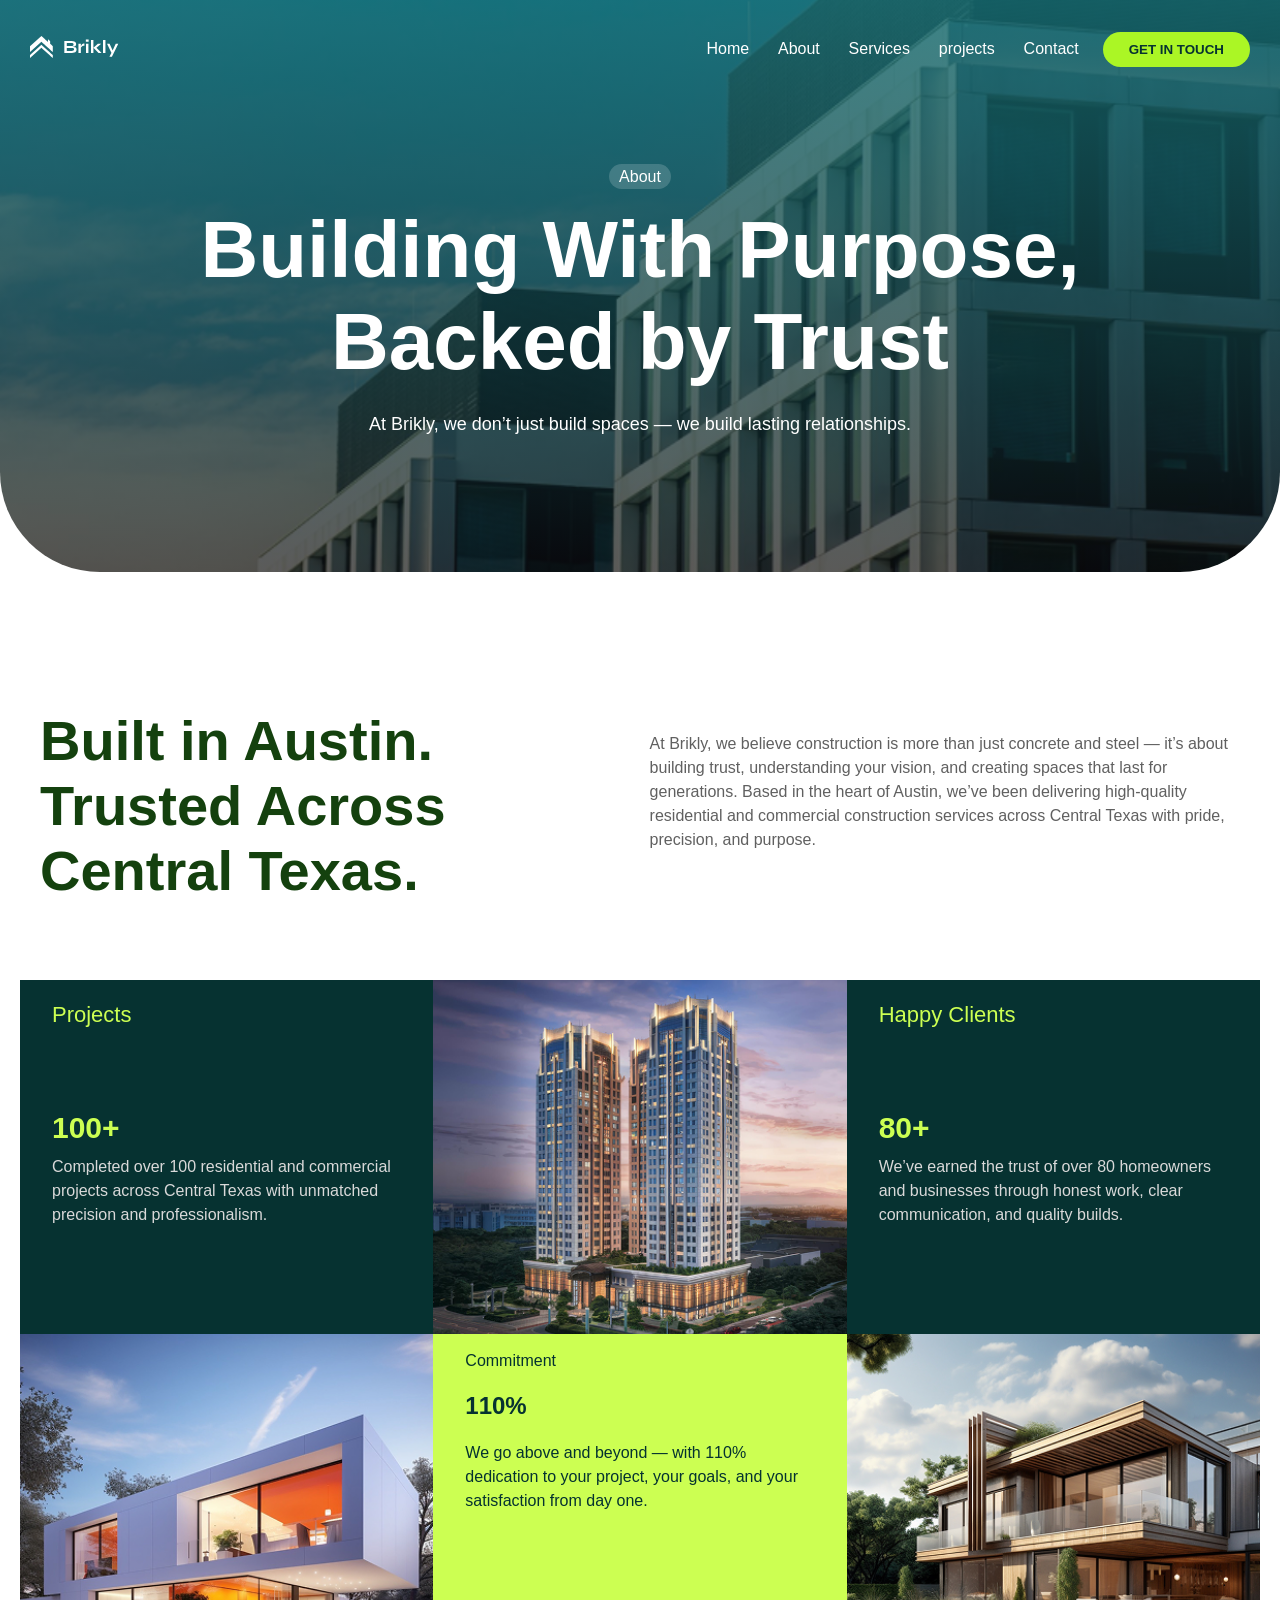
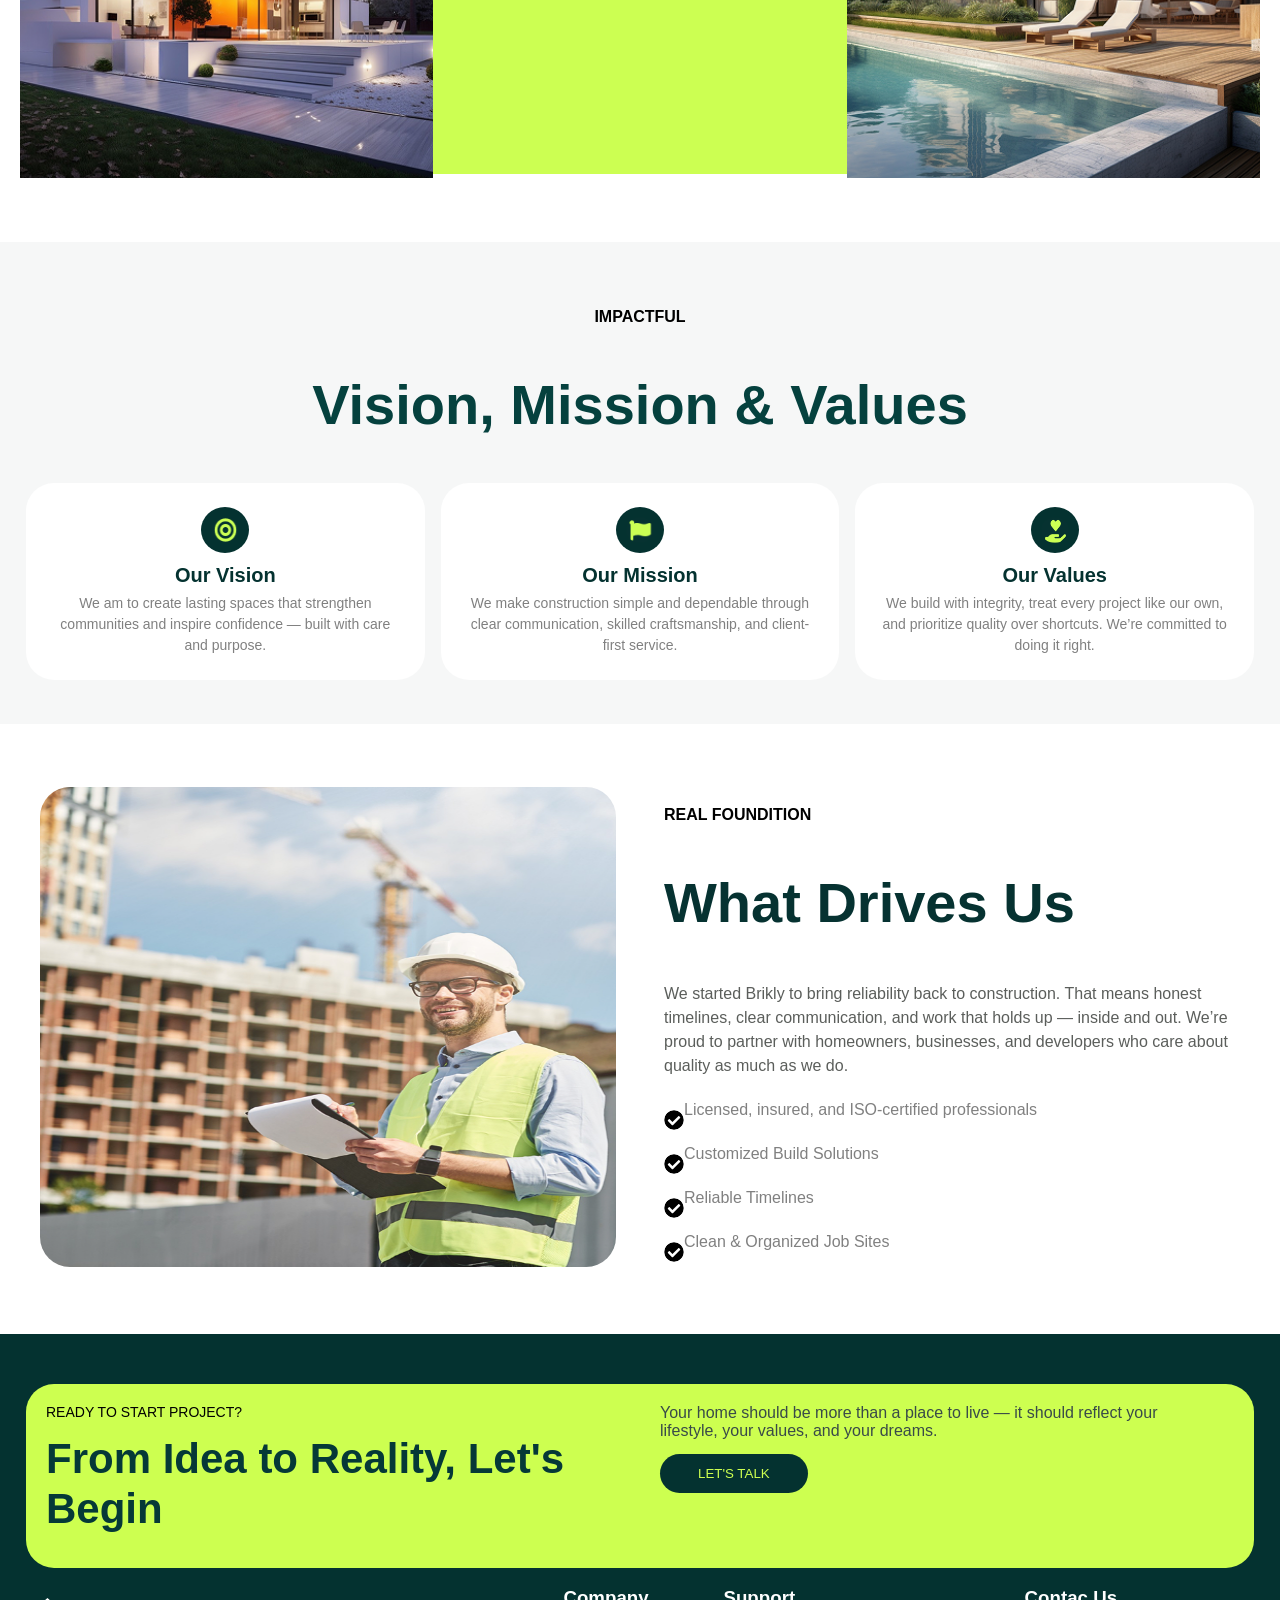
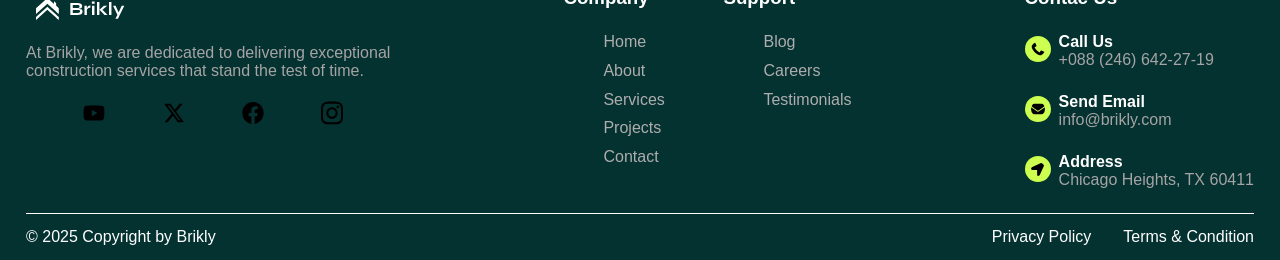
==== commit 33b05d39: "fix css issue" ====
--- a/About.html
+++ b/About.html
@@ -5,8 +5,8 @@
     <meta charset="UTF-8">
     <meta name="viewport" content="width=device-width, initial-scale=1.0">
     <title>About</title>
-    <link rel="stylesheet" href="style.css">
-    <link rel="stylesheet" href="navbar.css">
+    <link rel="stylesheet" href="./navbar.css">
+    <link rel="stylesheet" href="./style.css">
 </head>
 
 <body>
